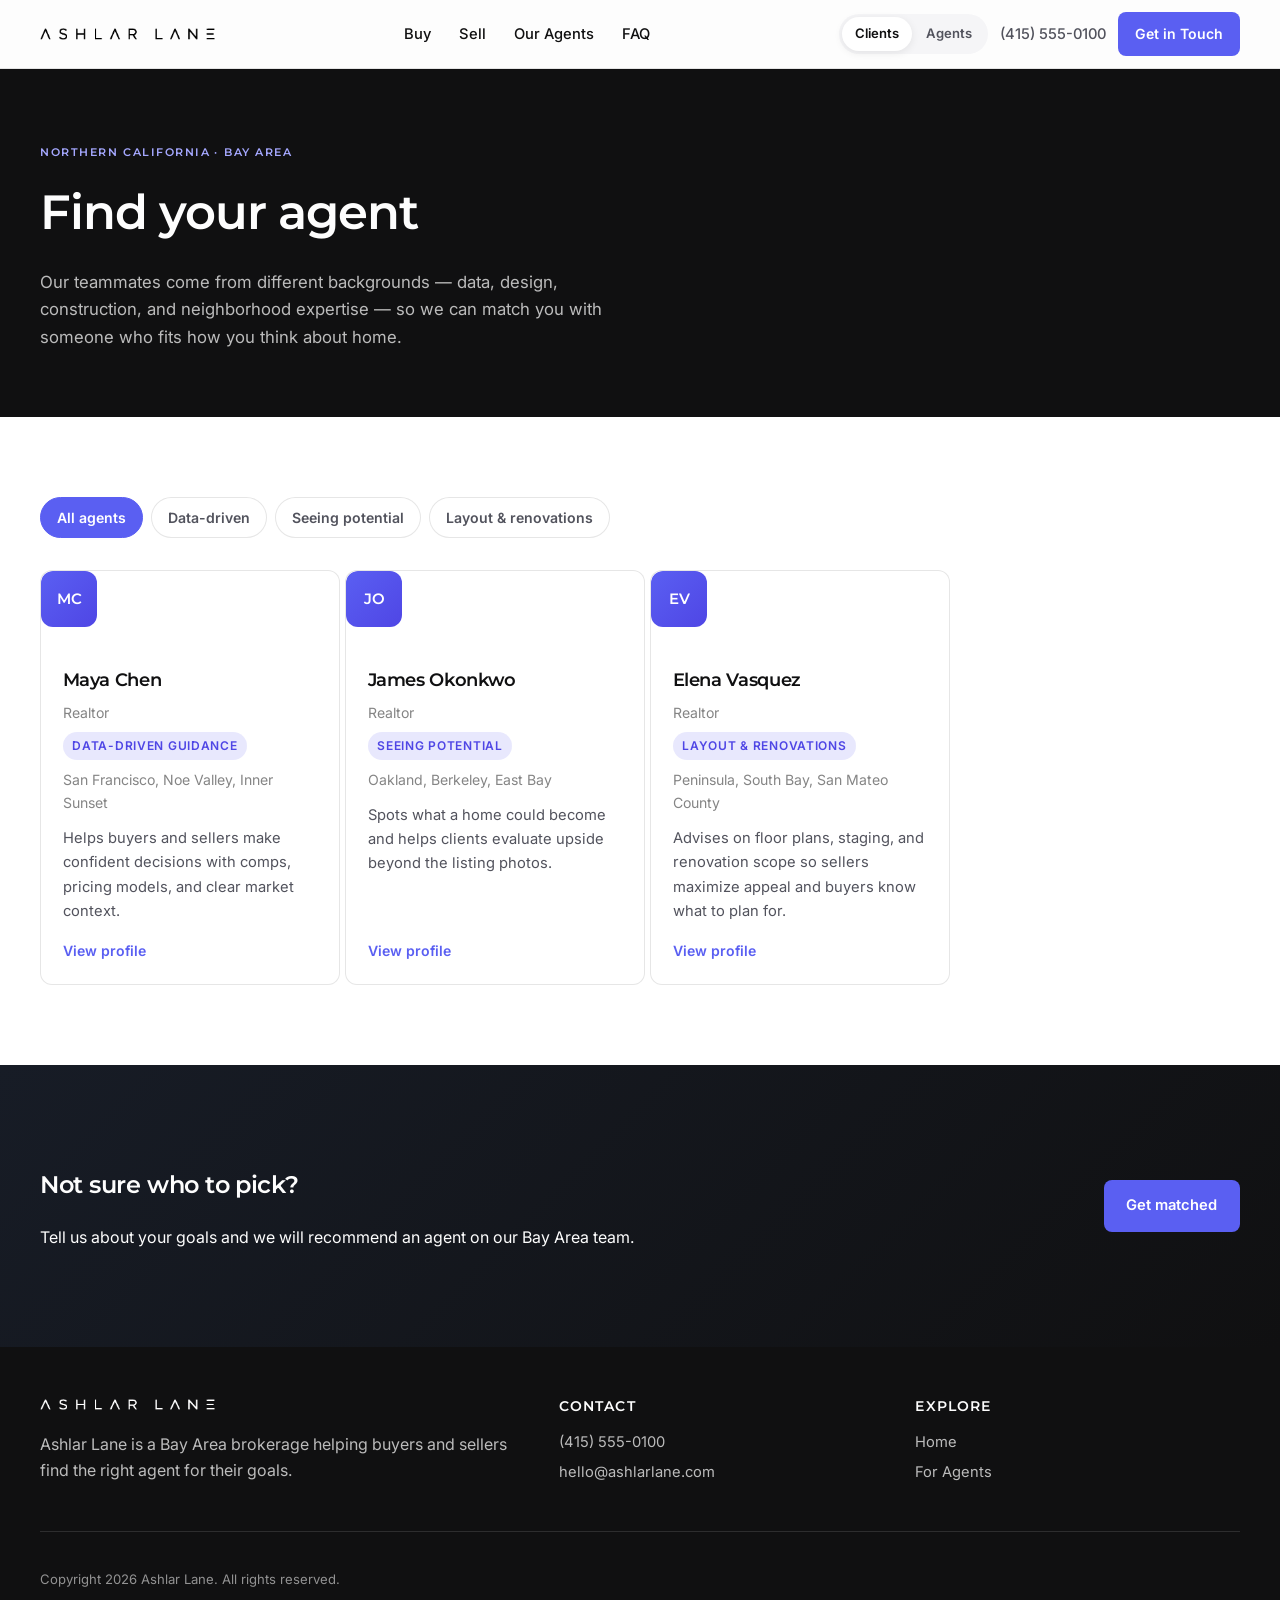
==== team/index.html @ 050f5dc9 "adds animation" ====
<!DOCTYPE html>
<html lang="en">
<head>
  <meta charset="UTF-8">
  <meta name="viewport" content="width=device-width, initial-scale=1.0">
  <title>Our Agents | Ashlar Lane | Bay Area Real Estate</title>
  <meta name="description" content="Browse Ashlar Lane agents serving Northern California and the Bay Area. Find the right fit for your buying or selling goals.">
  <link rel="icon" href="../favicon.svg" type="image/svg+xml">
  <link rel="preconnect" href="https://fonts.googleapis.com">
  <link rel="preconnect" href="https://fonts.gstatic.com" crossorigin>
  <link href="https://fonts.googleapis.com/css2?family=Inter:wght@400;500;600&family=Montserrat:wght@500;600;700&display=swap" rel="stylesheet">
  <link rel="stylesheet" href="../css/styles.css">
</head>
<body>
  <header class="site-header">
    <div class="container header-inner">
      <a href="../index.html" class="logo" aria-label="Ashlar Lane home">
        <img src="../ashlarlane-wordmark.gif" alt="Ashlar Lane" class="logo-wordmark">
      </a>
      <nav class="nav-desktop" aria-label="Primary">
        <a href="../index.html#buy">Buy</a>
        <a href="../index.html#sell">Sell</a>
        <a href="index.html" class="active">Our Agents</a>
        <a href="../index.html#faq">FAQ</a>
      </nav>
      <div class="header-actions">
        <div class="audience-nav" aria-label="Choose audience">
          <a href="../index.html" class="active">Clients</a>
          <a href="../agents.html">Agents</a>
        </div>
        <a href="tel:+14155550100" class="header-phone">(415) 555-0100</a>
        <a href="../index.html#contact" class="btn btn-primary btn-sm">Get in Touch</a>
        <button class="nav-toggle" aria-label="Open menu" aria-expanded="false">
          <span></span><span></span><span></span>
        </button>
      </div>
    </div>
    <nav class="nav-mobile" aria-label="Mobile" hidden>
      <a href="../agents.html">For Agents</a>
      <a href="../index.html#buy">Buy</a>
      <a href="../index.html#sell">Sell</a>
      <a href="index.html">Our Agents</a>
      <a href="../index.html#contact">Get in Touch</a>
    </nav>
  </header>

  <main>
    <section class="page-hero">
      <div class="container">
        <p class="eyebrow">Northern California · Bay Area</p>
        <h1>Find your agent</h1>
        <p class="page-hero-lead">Our teammates come from different backgrounds — data, design, construction, and neighborhood expertise — so we can match you with someone who fits how you think about home.</p>
      </div>
    </section>

    <section class="section section-alt">
      <div class="container">
        <div class="filter-bar" role="group" aria-label="Filter by specialty">
          <button class="filter-btn active" type="button" data-filter="all">All agents</button>
          <button class="filter-btn" type="button" data-filter="data">Data-driven</button>
          <button class="filter-btn" type="button" data-filter="vision">Seeing potential</button>
          <button class="filter-btn" type="button" data-filter="design">Layout &amp; renovations</button>
        </div>
        <div class="agent-grid" id="agent-grid" aria-live="polite"></div>
      </div>
    </section>

    <section class="section cta-band">
      <div class="container cta-band-inner">
        <div>
          <h2>Not sure who to pick?</h2>
          <p>Tell us about your goals and we will recommend an agent on our Bay Area team.</p>
        </div>
        <div class="cta-band-actions">
          <a href="../index.html#contact" class="btn btn-primary">Get matched</a>
        </div>
      </div>
    </section>
  </main>

  <footer class="site-footer">
    <div class="container footer-grid">
      <div class="footer-brand">
        <img src="../ashlarlane-wordmark.gif" alt="Ashlar Lane" class="logo-wordmark logo-wordmark--footer">
        <p>Ashlar Lane is a Bay Area brokerage helping buyers and sellers find the right agent for their goals.</p>
      </div>
      <div>
        <h4>Contact</h4>
        <ul>
          <li><a href="tel:+14155550100">(415) 555-0100</a></li>
          <li><a href="mailto:hello@ashlarlane.com">hello@ashlarlane.com</a></li>
        </ul>
      </div>
      <div>
        <h4>Explore</h4>
        <ul>
          <li><a href="../index.html">Home</a></li>
          <li><a href="../agents.html">For Agents</a></li>
        </ul>
      </div>
    </div>
    <div class="container footer-bottom">
      <p>Copyright <span id="year"></span> Ashlar Lane. All rights reserved.</p>
    </div>
  </footer>

  <script src="../js/reveal.js"></script>
  <script src="../js/main.js"></script>
  <script src="../js/team.js"></script>
  <script src="../js/team-page.js"></script>
</body>
</html>
---- css/styles.css ----
:root {
  --bg-dark: #101011;
  --bg-dark-elevated: #171c26;
  --bg-dark-card: #292a37;
  --bg-light: #fdfdfd;
  --bg-muted: #f5f5f7;
  --text-primary: #101011;
  --text-secondary: #52535d;
  --text-muted: #858585;
  --text-on-dark: #fdfdfd;
  --text-on-dark-muted: rgba(253, 253, 253, 0.72);
  --accent: #5a5ff2;
  --accent-hover: #4f46e5;
  --accent-light: #a5a8ff;
  --accent-soft: rgba(90, 95, 242, 0.14);
  --white: #ffffff;
  --border-light: rgba(16, 16, 17, 0.1);
  --border-dark: rgba(255, 255, 255, 0.12);
  --shadow: 0 24px 60px rgba(16, 16, 17, 0.14);
  --radius: 12px;
  --radius-sm: 8px;
  --radius-pill: 999px;
  --max-width: 1200px;
  --font-body: "Inter", system-ui, -apple-system, sans-serif;
  --font-display: "Montserrat", system-ui, -apple-system, sans-serif;
}

*,
*::before,
*::after {
  box-sizing: border-box;
}

html {
  scroll-behavior: smooth;
}

body {
  margin: 0;
  font-family: var(--font-body);
  color: var(--text-primary);
  background: var(--bg-light);
  line-height: 1.65;
  -webkit-font-smoothing: antialiased;
}

img {
  max-width: 100%;
  display: block;
}

a {
  color: inherit;
  text-decoration: none;
}

h1,
h2,
h3,
h4 {
  font-family: var(--font-display);
  font-weight: 600;
  letter-spacing: -0.02em;
}

.container {
  width: min(calc(100% - 2rem), var(--max-width));
  margin-inline: auto;
}

.narrow {
  width: min(calc(100% - 2rem), 760px);
}

.site-header {
  position: sticky;
  top: 0;
  z-index: 20;
  background: rgba(253, 253, 253, 0.92);
  backdrop-filter: blur(16px);
  border-bottom: 1px solid var(--border-light);
}

.header-inner {
  display: flex;
  align-items: center;
  justify-content: space-between;
  gap: 1rem;
  min-height: 4.25rem;
}

.logo {
  display: flex;
  align-items: center;
}

.logo-wordmark {
  display: block;
  width: auto;
  height: 1.35rem;
  max-width: min(42vw, 11rem);
  object-fit: contain;
}

.site-header .logo-wordmark {
  filter: invert(100%);
}

.logo-wordmark--footer {
  height: 1.25rem;
  margin-bottom: 0.75rem;
}

.nav-desktop {
  display: none;
  gap: 1.75rem;
  font-size: 0.92rem;
  font-weight: 500;
}

.nav-desktop a:hover {
  color: var(--accent);
}

.header-actions {
  display: flex;
  align-items: center;
  gap: 0.75rem;
}

.audience-nav {
  display: none;
  padding: 0.2rem;
  background: var(--bg-muted);
  border-radius: var(--radius-pill);
  gap: 0.1rem;
}

.audience-nav a {
  padding: 0.4rem 0.8rem;
  border-radius: var(--radius-pill);
  font-size: 0.82rem;
  font-weight: 600;
  white-space: nowrap;
  color: var(--text-secondary);
}

.audience-nav a.active {
  background: var(--white);
  color: var(--text-primary);
  box-shadow: 0 2px 8px rgba(16, 16, 17, 0.08);
}

.path-cards {
  display: grid;
  gap: 1rem;
  grid-template-columns: repeat(auto-fit, minmax(260px, 1fr));
}

.path-card {
  background: var(--bg-dark-card);
  border: 1px solid var(--border-dark);
  border-radius: var(--radius);
  padding: 1.5rem;
}

.path-card h3 {
  margin: 0.35rem 0 0.75rem;
}

.path-card p {
  color: var(--text-on-dark-muted);
  margin-bottom: 1.25rem;
}

.header-phone {
  display: none;
  font-size: 0.92rem;
  font-weight: 500;
  white-space: nowrap;
  color: var(--text-secondary);
}

.nav-toggle {
  display: grid;
  gap: 5px;
  padding: 0.5rem;
  border: 0;
  background: transparent;
  cursor: pointer;
}

.nav-toggle span {
  display: block;
  width: 22px;
  height: 2px;
  background: var(--text-primary);
}

.nav-mobile {
  display: grid;
  gap: 0.25rem;
  padding: 0 1rem 1rem;
  border-bottom: 1px solid var(--border-light);
  background: var(--bg-light);
}

.nav-mobile[hidden] {
  display: none;
}

.nav-mobile a {
  padding: 0.75rem 0;
  font-weight: 500;
  font-size: 0.95rem;
}

.btn {
  display: inline-flex;
  align-items: center;
  justify-content: center;
  gap: 0.5rem;
  padding: 0.8rem 1.35rem;
  border-radius: var(--radius-sm);
  border: 1px solid transparent;
  font-family: var(--font-body);
  font-size: 0.92rem;
  font-weight: 600;
  transition: background 0.15s ease, border-color 0.15s ease, transform 0.15s ease;
}

.btn:hover {
  transform: translateY(-1px);
}

.btn-primary {
  background: var(--accent);
  color: var(--white);
}

.btn-primary:hover {
  background: var(--accent-hover);
}

.btn-secondary {
  background: transparent;
  border-color: var(--border-light);
  color: var(--text-primary);
}

.btn-sm {
  padding: 0.6rem 1rem;
  font-size: 0.88rem;
}

.btn-block {
  width: 100%;
}

.hero {
  position: relative;
  overflow: hidden;
  padding: 4rem 0 5rem;
}

.hero-bg {
  position: absolute;
  inset: 0;
  background: linear-gradient(180deg, var(--bg-dark-elevated) 0%, var(--bg-dark) 70%);
}

.hero--video {
  min-height: min(92vh, 920px);
  padding: 5rem 0 5.5rem;
}

.hero-media {
  position: absolute;
  inset: 0;
  z-index: 0;
}

.hero-video {
  width: 100%;
  height: 100%;
  object-fit: cover;
  object-position: center;
}

.hero-overlay {
  position: absolute;
  inset: 0;
  background:
    linear-gradient(105deg, rgba(16, 16, 17, 0.88) 0%, rgba(23, 28, 38, 0.72) 45%, rgba(16, 16, 17, 0.5) 100%),
    linear-gradient(to top, rgba(16, 16, 17, 0.85) 0%, transparent 42%);
}

.hero--video .hero-grid {
  z-index: 1;
}

.hero--video .hero-copy {
  color: var(--text-on-dark);
}

.hero--video .hero-copy h1 {
  color: var(--white);
  max-width: none;
}

.hero--video .hero-lead {
  color: var(--text-on-dark-muted);
}

.hero--video .eyebrow {
  color: var(--accent-light);
}

.hero--video .btn-secondary {
  border-color: rgba(253, 253, 253, 0.35);
  color: var(--text-on-dark);
  background: rgba(253, 253, 253, 0.06);
}

.hero--video .btn-secondary:hover {
  background: rgba(253, 253, 253, 0.12);
  border-color: rgba(253, 253, 253, 0.5);
}

body:has(.hero--video) .site-header {
  background: rgba(16, 16, 17, 0.55);
  border-bottom-color: var(--border-dark);
}

body:has(.hero--video) .site-header .logo-wordmark {
  filter: none;
}

body:has(.hero--video) .site-header .nav-desktop a,
body:has(.hero--video) .header-phone {
  color: var(--text-on-dark);
}

body:has(.hero--video) .nav-toggle span {
  background: var(--text-on-dark);
}

body:has(.hero--video) .audience-nav {
  background: rgba(255, 255, 255, 0.08);
}

body:has(.hero--video) .audience-nav a {
  color: var(--text-on-dark-muted);
}

body:has(.hero--video) .audience-nav a.active {
  color: var(--text-primary);
  background: var(--white);
}

@media (prefers-reduced-motion: reduce) {
  .hero-video {
    display: none;
  }

  .hero--video .hero-media {
    background: linear-gradient(180deg, var(--bg-dark-elevated) 0%, var(--bg-dark) 100%);
  }
}

.hero-grid {
  position: relative;
  display: grid;
  gap: 2rem;
  align-items: start;
}

.hero-copy h1 {
  font-size: clamp(2.25rem, 5vw, 3.75rem);
  line-height: 1.08;
  margin: 0.65rem 0 1rem;
  max-width: 14ch;
}

.hero-lead {
  font-size: 1.05rem;
  max-width: 44ch;
  color: var(--text-secondary);
}

.hero-cta {
  display: flex;
  flex-wrap: wrap;
  gap: 0.75rem;
  margin-top: 1.5rem;
}

.eyebrow {
  font-family: var(--font-display);
  text-transform: uppercase;
  letter-spacing: 0.14em;
  font-size: 0.68rem;
  font-weight: 600;
  color: var(--accent);
}

.eyebrow-light {
  color: var(--accent-light);
}

.card {
  background: var(--white);
  border-radius: var(--radius);
  box-shadow: var(--shadow);
  padding: 1.5rem;
  border: 1px solid var(--border-light);
}

.hero-form h2 {
  margin: 0 0 0.35rem;
  font-size: 1.35rem;
}

.form-note,
.form-disclaimer {
  color: var(--text-muted);
  font-size: 0.88rem;
}

.hero-form label {
  display: grid;
  gap: 0.35rem;
  margin-top: 0.85rem;
  font-size: 0.88rem;
  font-weight: 500;
  color: var(--text-secondary);
}

.hero-form input,
.hero-form select {
  width: 100%;
  padding: 0.72rem 0.85rem;
  border: 1px solid rgba(16, 16, 17, 0.14);
  border-radius: var(--radius-sm);
  font: inherit;
  background: var(--bg-muted);
  color: var(--text-primary);
}

.hero-form input:focus,
.hero-form select:focus {
  outline: 2px solid var(--accent-soft);
  border-color: var(--accent);
}

.section {
  padding: 5rem 0;
}

.section-alt {
  background: var(--white);
}

.section-dark {
  background: var(--bg-dark);
  color: var(--text-on-dark);
}

.section-head {
  text-align: center;
  margin-bottom: 2.75rem;
  display: flex;
  flex-direction: column;
  align-items: center;
}

.section-head h2,
.split-section h2 {
  font-size: clamp(1.85rem, 4vw, 2.65rem);
  margin: 0.5rem 0;
  line-height: 1.15;
}

.section-head p,
.section-lead {
  color: var(--text-secondary);
  max-width: 52ch;
  font-size: 1.02rem;
}

/* Scroll reveal — word blur + card lift */
.reveal-word {
  display: inline-block;
  opacity: 0;
  filter: blur(10px);
  transform: translateY(0.45em);
  will-change: transform, filter, opacity;
}

.reveal-heading.is-revealed .reveal-word {
  animation: reveal-word 0.6s cubic-bezier(0.27, 0.5, 0.3, 1) forwards;
  animation-delay: calc(
    var(--eyebrow-count, 0) * 0.06s + var(--word-index) * 0.08s
  );
}

.reveal-eyebrow .reveal-word {
  transform: translateY(0.3em);
}

.reveal-heading.is-revealed .reveal-eyebrow .reveal-word {
  animation: reveal-word-eyebrow 0.45s cubic-bezier(0.27, 0.5, 0.3, 1) forwards;
  animation-delay: calc(var(--word-index) * 0.05s);
}

.reveal-blur {
  opacity: 0;
  filter: blur(8px);
  transform: translateY(14px);
}

.reveal-heading.is-revealed .reveal-blur {
  animation: reveal-blur 0.75s cubic-bezier(0.27, 0.5, 0.3, 1) forwards;
  animation-delay: calc(
    var(--eyebrow-count, 0) * 0.05s + var(--heading-count, 0) * 0.08s +
      var(--blur-index, 0) * 0.1s + 0.12s
  );
}

@keyframes reveal-word-eyebrow {
  to {
    opacity: 1;
    filter: blur(0);
    transform: translateY(0);
  }
}

.reveal-card {
  opacity: 0;
  filter: blur(10px);
  transform: translateY(28px);
  will-change: transform, filter, opacity;
}

.reveal-cards.is-revealed .reveal-card {
  animation: reveal-card 0.8s cubic-bezier(0.27, 0.50, 0.30, 1.00) forwards;
  animation-delay: calc(var(--item-index) * 0.09s + 0.08s);
}

@keyframes reveal-word {
  to {
    opacity: 1;
    filter: blur(0);
    transform: translateY(0);
  }
}

@keyframes reveal-blur {
  to {
    opacity: 1;
    filter: blur(0);
    transform: translateY(0);
  }
}

@keyframes reveal-card {
  to {
    opacity: 1;
    filter: blur(0);
    transform: translateY(0);
  }
}

@media (prefers-reduced-motion: reduce) {
  .reveal-word,
  .reveal-blur,
  .reveal-card {
    opacity: 1;
    filter: none;
    transform: none;
    animation: none;
  }
}

.section-dark .section-lead {
  color: var(--text-on-dark-muted);
}

.feature-grid {
  display: grid;
  gap: 1rem;
  grid-template-columns: repeat(auto-fit, minmax(220px, 1fr));
}

.feature-card {
  background: var(--white);
  border: 1px solid var(--border-light);
  border-radius: var(--radius);
  padding: 1.35rem;
}

.feature-card h3 {
  font-size: 1rem;
  margin: 0 0 0.5rem;
}

.feature-icon {
  font-family: var(--font-display);
  color: var(--accent);
  font-size: 0.82rem;
  font-weight: 600;
  letter-spacing: 0.08em;
  margin-bottom: 0.75rem;
}

.testimonial {
  background: var(--bg-muted);
}

.testimonial blockquote {
  margin: 0;
  font-size: 1.1rem;
  text-align: center;
  color: var(--text-primary);
}

.testimonial footer {
  margin-top: 1rem;
  color: var(--text-muted);
  font-size: 0.92rem;
}

.split-section {
  display: grid;
  gap: 2.5rem;
}

.split-section.reverse .stack-cards {
  order: -1;
}

.stack-cards {
  display: grid;
  gap: 1rem;
}

.stack-card {
  background: var(--white);
  border-radius: var(--radius);
  padding: 1.35rem;
  border: 1px solid var(--border-light);
}

.stack-card h3 {
  font-size: 1rem;
  margin: 0 0 0.5rem;
}

.stack-card-dark {
  background: var(--bg-dark-card);
  border-color: var(--border-dark);
}

.region-tabs {
  display: inline-flex;
  gap: 0.35rem;
  margin-top: 1rem;
  padding: 0.3rem;
  background: var(--bg-muted);
  border-radius: var(--radius-pill);
}

.region-tab {
  border: 0;
  background: transparent;
  padding: 0.5rem 1rem;
  border-radius: var(--radius-pill);
  font: inherit;
  font-size: 0.88rem;
  font-weight: 600;
  cursor: pointer;
  color: var(--text-secondary);
}

.region-tab.active {
  background: var(--white);
  color: var(--text-primary);
  box-shadow: 0 2px 8px rgba(16, 16, 17, 0.08);
}

.plans-grid {
  display: grid;
  gap: 1rem;
  grid-template-columns: repeat(auto-fit, minmax(260px, 1fr));
}

.plan-card {
  position: relative;
  background: var(--white);
  border: 1px solid var(--border-light);
  border-radius: var(--radius);
  padding: 1.5rem;
}

.plan-card-featured {
  border-color: rgba(90, 95, 242, 0.45);
  box-shadow: var(--shadow);
}

.plan-badge {
  position: absolute;
  top: 1rem;
  right: 1rem;
  margin: 0;
  font-size: 0.68rem;
  font-weight: 600;
  text-transform: uppercase;
  letter-spacing: 0.1em;
  color: var(--accent);
}

.plan-price {
  font-family: var(--font-display);
  font-size: 1.75rem;
  margin: 0.5rem 0 1rem;
}

.plan-price span {
  font-family: var(--font-body);
  font-size: 0.95rem;
  color: var(--text-muted);
  font-weight: 500;
}

.plan-card ul {
  padding-left: 1.1rem;
  margin: 0 0 1.25rem;
  color: var(--text-secondary);
  font-size: 0.95rem;
}

.plan-card li + li {
  margin-top: 0.35rem;
}

.plan-footnote {
  margin-top: 1rem;
  color: var(--text-muted);
  font-size: 0.88rem;
  text-align: center;
}

.faq-list {
  display: grid;
  gap: 0.65rem;
}

.faq-item {
  background: var(--white);
  border: 1px solid var(--border-light);
  border-radius: var(--radius);
  padding: 0.25rem 1rem;
}

.faq-item summary {
  cursor: pointer;
  font-weight: 600;
  font-size: 0.95rem;
  padding: 0.85rem 0;
}

.faq-item p {
  margin: 0 0 1rem;
  color: var(--text-secondary);
  font-size: 0.95rem;
}

.faq-item a {
  color: var(--accent);
  text-decoration: underline;
  text-underline-offset: 2px;
}

.cta-band {
  background: linear-gradient(135deg, var(--bg-dark-elevated), var(--bg-dark));
  color: var(--text-on-dark);
}

.cta-band .btn-secondary {
  border-color: var(--border-dark);
  color: var(--text-on-dark);
}

.cta-band-inner {
  display: flex;
  flex-direction: column;
  gap: 1.25rem;
  align-items: flex-start;
}

.cta-band-actions {
  display: flex;
  flex-wrap: wrap;
  gap: 0.75rem;
}

.site-footer {
  background: var(--bg-dark);
  color: var(--text-on-dark-muted);
  padding: 3rem 0 2rem;
}

.footer-grid {
  display: grid;
  gap: 2rem;
  grid-template-columns: 1.5fr 1fr 1fr;
}

.footer-brand .logo-wordmark--footer {
  margin-bottom: 0.75rem;
}

.footer-grid h4 {
  margin: 0 0 0.75rem;
  color: var(--text-on-dark);
  font-size: 0.88rem;
  text-transform: uppercase;
  letter-spacing: 0.08em;
}

.footer-grid ul {
  list-style: none;
  padding: 0;
  margin: 0;
  font-size: 0.92rem;
}

.footer-grid li + li {
  margin-top: 0.35rem;
}

.footer-grid a:hover {
  color: var(--accent-light);
}

.footer-bottom {
  margin-top: 2rem;
  padding-top: 1.5rem;
  border-top: 1px solid var(--border-dark);
  font-size: 0.82rem;
  color: rgba(253, 253, 253, 0.55);
}

.footer-disclosure {
  margin-top: 0.75rem;
  max-width: 70ch;
}

@media (min-width: 768px) {
  .nav-desktop {
    display: flex;
  }

  .header-phone {
    display: inline;
  }

  .audience-nav {
    display: inline-flex;
  }

  .nav-toggle,
  .nav-mobile {
    display: none;
  }

  .hero-grid {
    grid-template-columns: 1.1fr 0.9fr;
    gap: 3rem;
  }

  .split-section {
    grid-template-columns: 0.9fr 1.1fr;
    align-items: start;
  }

  .split-section.reverse > div:first-child {
    order: 2;
  }

  .cta-band-inner {
    flex-direction: row;
    align-items: center;
    justify-content: space-between;
  }
}

@media (max-width: 767px) {
  .footer-grid {
    grid-template-columns: 1fr;
  }

  .agent-profile-grid {
    grid-template-columns: 1fr;
  }
}

/* Page hero (team directory, etc.) */
.page-hero {
  padding: 4rem 0 3rem;
  background: var(--bg-dark);
  color: var(--text-on-dark);
}

.page-hero h1 {
  font-size: clamp(2rem, 4vw, 3rem);
  margin: 0.5rem 0 1rem;
}

.page-hero-lead {
  max-width: 52ch;
  color: var(--text-on-dark-muted);
  font-size: 1.05rem;
}

.page-hero .eyebrow {
  color: var(--accent-light);
}

/* Agent directory */
.filter-bar {
  display: flex;
  flex-wrap: wrap;
  gap: 0.5rem;
  margin-bottom: 2rem;
}

.filter-btn {
  border: 1px solid var(--border-light);
  background: var(--white);
  padding: 0.5rem 1rem;
  border-radius: var(--radius-pill);
  font: inherit;
  font-size: 0.88rem;
  font-weight: 600;
  cursor: pointer;
  color: var(--text-secondary);
}

.filter-btn.active {
  background: var(--accent);
  border-color: var(--accent);
  color: var(--white);
}

.agent-grid {
  display: grid;
  gap: 1.25rem;
  grid-template-columns: repeat(auto-fill, minmax(280px, 1fr));
}

.agent-marquee {
  width: 100%;
  padding: 30px 0 70px 0;
  -webkit-mask-image: linear-gradient(
    90deg,
    transparent,
    #000 4%,
    #000 96%,
    transparent
  );
  mask-image: linear-gradient(90deg, transparent, #000 4%, #000 96%, transparent);
}

.agent-marquee__track {
  display: flex;
  width: max-content;
  animation: agent-marquee-scroll 45s linear infinite;
  will-change: transform;
}

.agent-marquee__track:hover {
  animation-play-state: paused;
}

.agent-marquee__group {
  display: flex;
  flex-shrink: 0;
  gap: 1.25rem;
}

@keyframes agent-marquee-scroll {
  from {
    transform: translateX(0);
  }
  to {
    transform: translateX(-50%);
  }
}

.agent-grid--preview {
  margin: 0;
}

.section-cta {
  text-align: center;
  margin: 0;
}

.agent-card {
  background: var(--white);
  border: 1px solid var(--border-light);
  border-radius: var(--radius);
  overflow: hidden;
  transition: box-shadow 0.15s ease, transform 0.15s ease;
  width: 300px;
  flex-shrink: 0;
}

.agent-card:hover {
  box-shadow: var(--shadow);
  transform: translateY(-2px);
}

.agent-card-link {
  display: flex;
  flex-direction: column;
  height: 100%;
  color: inherit;
}

.agent-avatar {
  display: grid;
  place-items: center;
  width: 3.5rem;
  height: 3.5rem;
  border-radius: var(--radius);
  background: linear-gradient(135deg, var(--accent), var(--accent-hover));
  color: var(--white);
  font-family: var(--font-display);
  font-weight: 600;
  font-size: 0.95rem;
  margin-bottom: 1rem;
}

.agent-avatar--lg {
  width: 5rem;
  height: 5rem;
  font-size: 1.25rem;
  margin-bottom: 1.25rem;
}

.agent-card-body {
  padding: 1.35rem;
  flex: 1;
  display: flex;
  flex-direction: column;
}

.agent-card-body h2 {
  font-size: 1.15rem;
  margin: 0 0 0.35rem;
}

.agent-card-title {
  margin: 0 0 0.5rem;
  color: var(--text-muted);
  font-size: 0.88rem;
}

.agent-tag {
  display: inline-block;
  margin: 0 0 0.5rem;
  padding: 0.25rem 0.6rem;
  background: var(--accent-soft);
  color: var(--accent-hover);
  border-radius: var(--radius-pill);
  font-size: 0.75rem;
  font-weight: 600;
  text-transform: uppercase;
  letter-spacing: 0.06em;
  width: fit-content;
}

.agent-markets {
  margin: 0 0 0.75rem;
  color: var(--text-muted);
  font-size: 0.88rem;
}

.agent-card-summary {
  margin: 0 0 1rem;
  color: var(--text-secondary);
  font-size: 0.92rem;
  flex: 1;
}

.agent-card-cta {
  font-size: 0.88rem;
  font-weight: 600;
  color: var(--accent);
}

/* Agent profile page */
.agent-profile-hero {
  padding: 3rem 0 4rem;
  background: var(--bg-muted);
}

.agent-profile-grid {
  display: grid;
  gap: 2rem;
  grid-template-columns: 1fr 1.4fr;
  align-items: start;
}

.agent-profile-intro h1 {
  font-size: clamp(1.85rem, 4vw, 2.5rem);
  margin: 0.5rem 0 0.35rem;
}

.back-link {
  display: inline-block;
  margin-bottom: 1.25rem;
  font-size: 0.88rem;
  font-weight: 500;
  color: var(--accent);
}

.back-link:hover {
  text-decoration: underline;
  text-underline-offset: 2px;
}

.agent-profile-details h2 {
  font-size: 1.25rem;
  margin: 0 0 0.75rem;
}

.agent-profile-details h3 {
  font-size: 1rem;
  margin: 1.5rem 0 0.75rem;
}

.agent-help-list {
  margin: 0;
  padding-left: 1.15rem;
  color: var(--text-secondary);
}

.agent-help-list li + li {
  margin-top: 0.4rem;
}

.agent-profile-contact {
  display: flex;
  flex-wrap: wrap;
  gap: 0.75rem;
  margin-top: 1.75rem;
  padding-top: 1.5rem;
  border-top: 1px solid var(--border-light);
}

.agent-grid--preview .agent-card-body {
  padding-top: 0;
}

.agent-grid--preview .agent-avatar {
  margin: 1.35rem 1.35rem 0;
}

@media (prefers-reduced-motion: reduce) {
  .agent-marquee {
    -webkit-mask-image: none;
    mask-image: none;
    overflow-x: auto;
  }

  .agent-marquee__track {
    animation: none;
    flex-wrap: wrap;
    justify-content: center;
    width: 100%;
    max-width: 100%;
    padding: 0 1.25rem;
    box-sizing: border-box;
  }

  .agent-marquee__group[aria-hidden="true"] {
    display: none;
  }
}
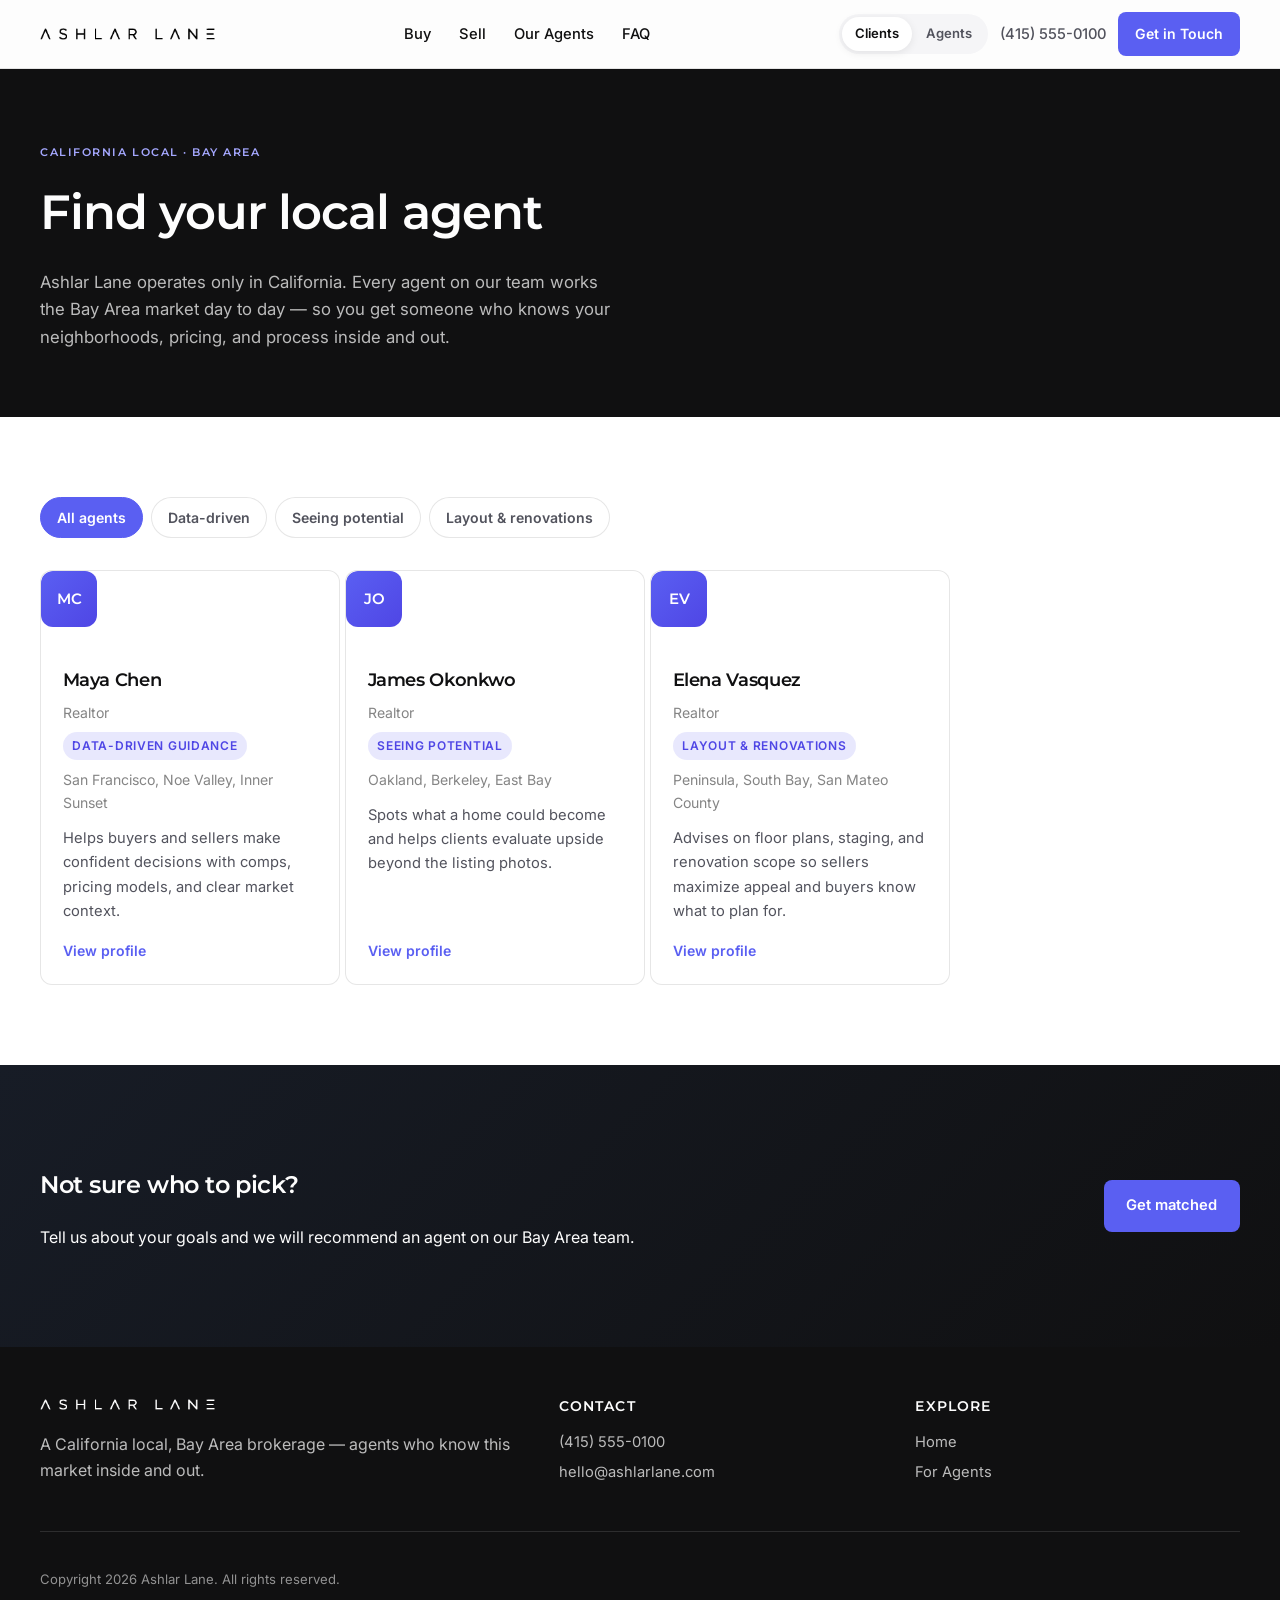
==== commit 6f014a06: "adds favicons" ====
--- a/team/index.html
+++ b/team/index.html
@@ -4,7 +4,7 @@
   <meta charset="UTF-8">
   <meta name="viewport" content="width=device-width, initial-scale=1.0">
   <title>Our Agents | Ashlar Lane | Bay Area Real Estate</title>
-  <meta name="description" content="Browse Ashlar Lane agents serving Northern California and the Bay Area. Find the right fit for your buying or selling goals.">
+  <meta name="description" content="Browse Ashlar Lane agents — a California local, Bay Area brokerage. Find an agent who knows your market inside and out.">
   <link rel="icon" href="../favicon.svg" type="image/svg+xml">
   <link rel="preconnect" href="https://fonts.googleapis.com">
   <link rel="preconnect" href="https://fonts.gstatic.com" crossorigin>
@@ -47,9 +47,9 @@
   <main>
     <section class="page-hero">
       <div class="container">
-        <p class="eyebrow">Northern California · Bay Area</p>
-        <h1>Find your agent</h1>
-        <p class="page-hero-lead">Our teammates come from different backgrounds — data, design, construction, and neighborhood expertise — so we can match you with someone who fits how you think about home.</p>
+        <p class="eyebrow">California local · Bay Area</p>
+        <h1>Find your local agent</h1>
+        <p class="page-hero-lead">Ashlar Lane operates only in California. Every agent on our team works the Bay Area market day to day — so you get someone who knows your neighborhoods, pricing, and process inside and out.</p>
       </div>
     </section>
 
@@ -82,7 +82,7 @@
     <div class="container footer-grid">
       <div class="footer-brand">
         <img src="../ashlarlane-wordmark.gif" alt="Ashlar Lane" class="logo-wordmark logo-wordmark--footer">
-        <p>Ashlar Lane is a Bay Area brokerage helping buyers and sellers find the right agent for their goals.</p>
+        <p>A California local, Bay Area brokerage — agents who know this market inside and out.</p>
       </div>
       <div>
         <h4>Contact</h4>
--- a/css/styles.css
+++ b/css/styles.css
@@ -9,6 +9,7 @@
   --text-muted: #858585;
   --text-on-dark: #fdfdfd;
   --text-on-dark-muted: rgba(253, 253, 253, 0.72);
+  --dark-cards: #545573;
   --accent: #5a5ff2;
   --accent-hover: #4f46e5;
   --accent-light: #a5a8ff;
@@ -29,6 +30,7 @@
 *::before,
 *::after {
   box-sizing: border-box;
+  /* border: solid 1px red; */
 }
 
 html {
@@ -42,6 +44,7 @@
   background: var(--bg-light);
   line-height: 1.65;
   -webkit-font-smoothing: antialiased;
+  overflow-x: hidden;
 }
 
 img {
@@ -466,6 +469,33 @@
   color: var(--text-on-dark);
 }
 
+.section-dark-band {
+  background: linear-gradient(to bottom, #545573, #363543);
+  color: var(--text-on-dark);
+}
+
+.section-dark-band .eyebrow {
+  color: var(--accent-light);
+}
+
+.section-dark-band .section-lead {
+  color: var(--text-on-dark-muted);
+}
+
+.section-dark-band .stack-card {
+  background: var(--dark-cards);
+  border: 1px solid rgba(255, 255, 255, 0.14);
+  color: var(--white);
+}
+
+.section-dark-band .stack-card h3 {
+  color: var(--white);
+}
+
+.section-dark-band .stack-card p {
+  color: rgba(255, 255, 255, 0.88);
+}
+
 .section-head {
   text-align: center;
   margin-bottom: 2.75rem;
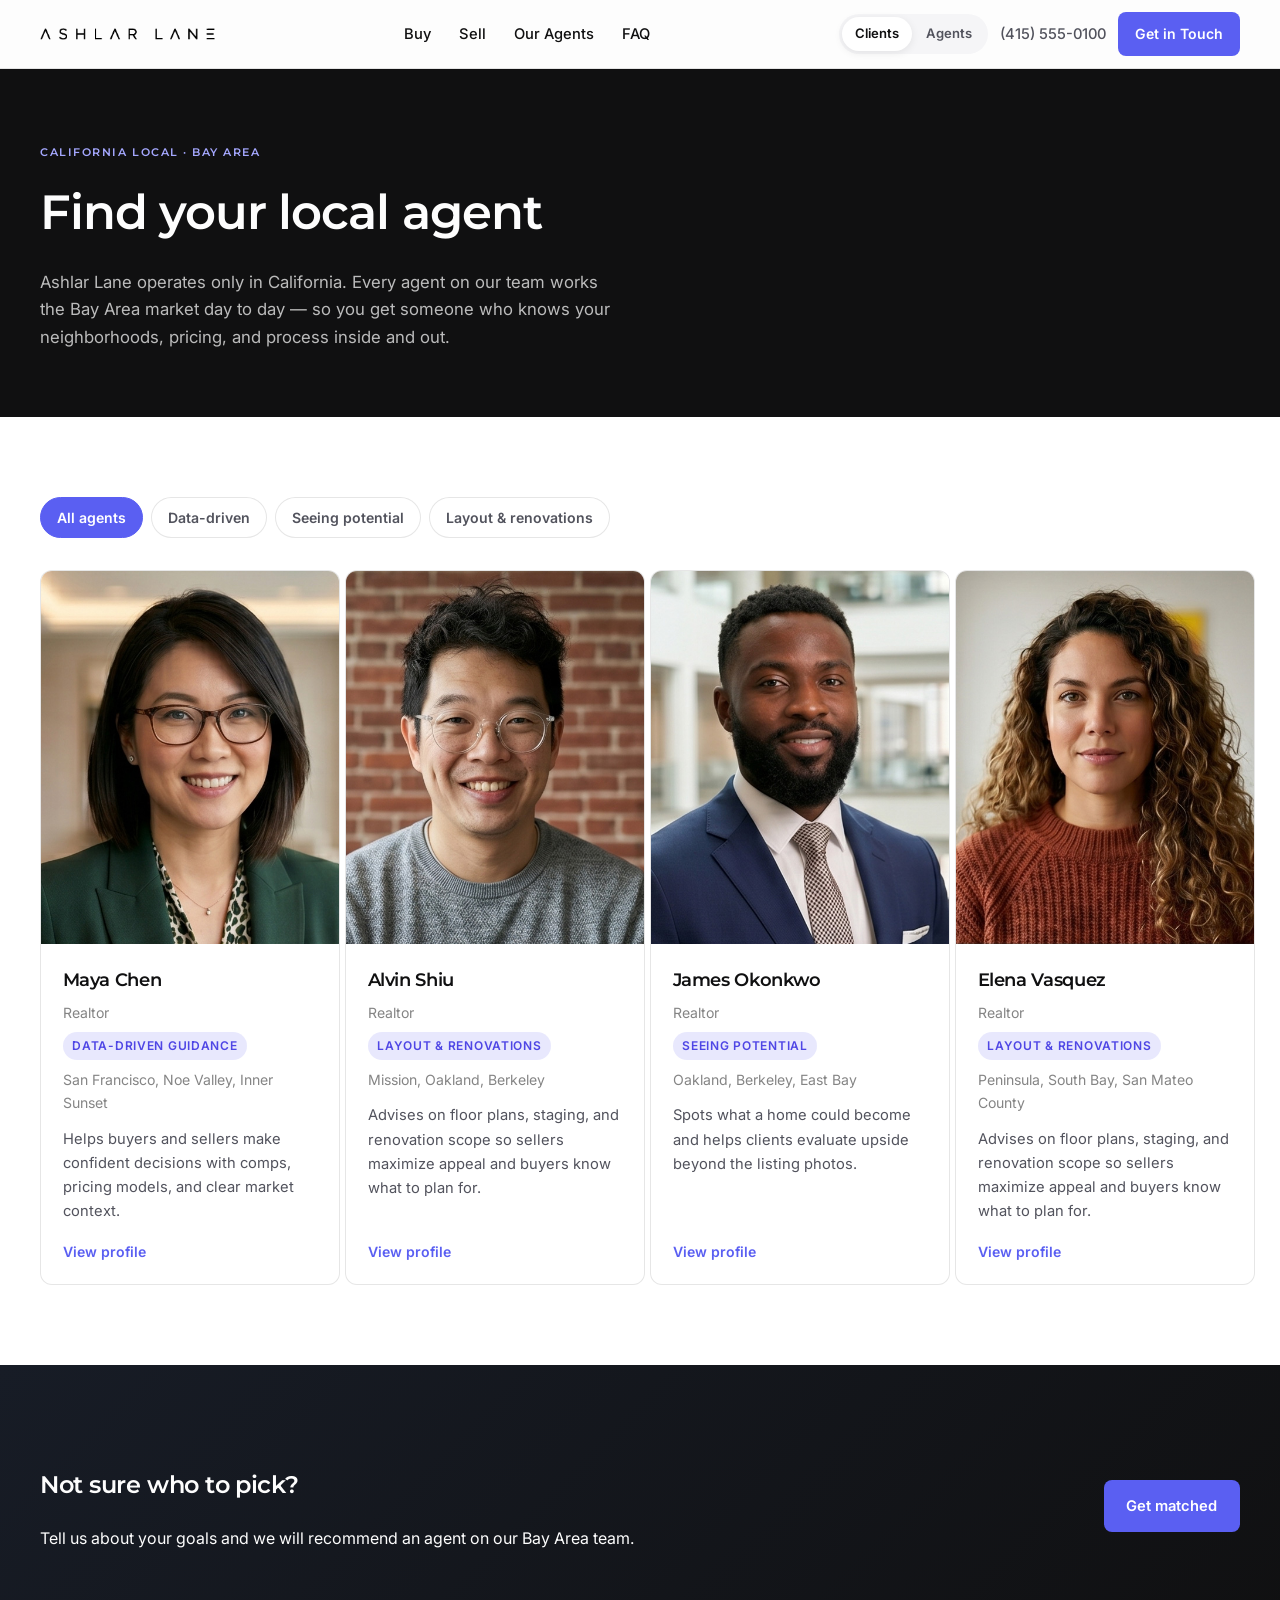
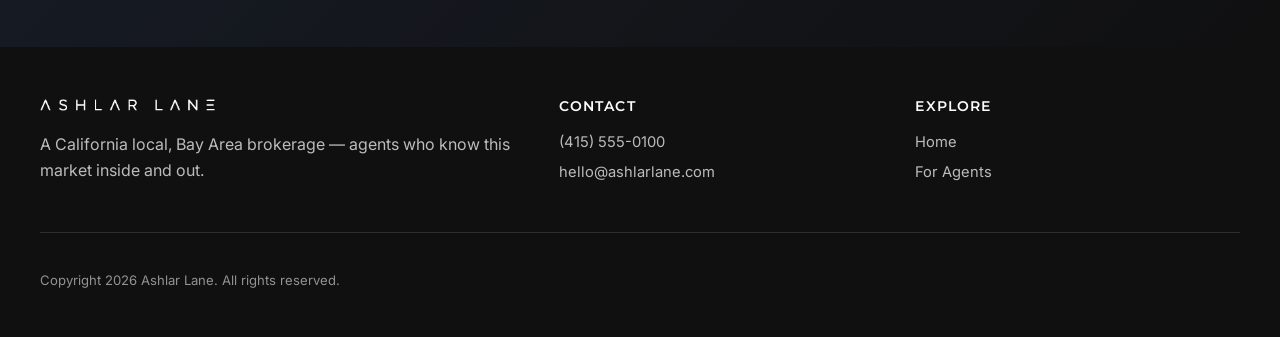
==== commit 3a53d17c: "revises team profiles" ====
--- a/team/index.html
+++ b/team/index.html
@@ -5,7 +5,7 @@
   <meta name="viewport" content="width=device-width, initial-scale=1.0">
   <title>Our Agents | Ashlar Lane | Bay Area Real Estate</title>
   <meta name="description" content="Browse Ashlar Lane agents — a California local, Bay Area brokerage. Find an agent who knows your market inside and out.">
-  <link rel="icon" href="../favicon.svg" type="image/svg+xml">
+  <link rel="icon" href="./favicon-ashlar.gif" type="image/svg+xml">
   <link rel="preconnect" href="https://fonts.googleapis.com">
   <link rel="preconnect" href="https://fonts.gstatic.com" crossorigin>
   <link href="https://fonts.googleapis.com/css2?family=Inter:wght@400;500;600&family=Montserrat:wght@500;600;700&display=swap" rel="stylesheet">
--- a/css/styles.css
+++ b/css/styles.css
@@ -24,6 +24,7 @@
   --max-width: 1200px;
   --font-body: "Inter", system-ui, -apple-system, sans-serif;
   --font-display: "Montserrat", system-ui, -apple-system, sans-serif;
+  --font-serif: "Lora", Georgia, "Times New Roman", serif;
 }
 
 *,
@@ -929,10 +930,6 @@
   .footer-grid {
     grid-template-columns: 1fr;
   }
-
-  .agent-profile-grid {
-    grid-template-columns: 1fr;
-  }
 }
 
 /* Page hero (team directory, etc.) */
@@ -1060,24 +1057,12 @@
 }
 
 .agent-avatar {
-  display: grid;
-  place-items: center;
-  width: 3.5rem;
-  height: 3.5rem;
-  border-radius: var(--radius);
-  background: linear-gradient(135deg, var(--accent), var(--accent-hover));
-  color: var(--white);
-  font-family: var(--font-display);
-  font-weight: 600;
-  font-size: 0.95rem;
-  margin-bottom: 1rem;
-}
-
-.agent-avatar--lg {
-  width: 5rem;
-  height: 5rem;
-  font-size: 1.25rem;
-  margin-bottom: 1.25rem;
+  display: block;
+  width: 100%;
+  aspect-ratio: 4 / 5;
+  object-fit: cover;
+  object-position: center 20%;
+  flex-shrink: 0;
 }
 
 .agent-card-body {
@@ -1132,21 +1117,209 @@
 }
 
 /* Agent profile page */
-.agent-profile-hero {
-  padding: 3rem 0 4rem;
-  background: var(--bg-muted);
-}
-
-.agent-profile-grid {
+.agent-profile-main {
+  padding: 2.5rem 0 4.5rem;
+  background: var(--white);
+}
+
+.agent-profile-layout {
   display: grid;
-  gap: 2rem;
-  grid-template-columns: 1fr 1.4fr;
+  grid-template-columns: minmax(220px, 280px) minmax(0, 1fr);
+  gap: clamp(2rem, 5vw, 4.5rem);
   align-items: start;
 }
 
-.agent-profile-intro h1 {
-  font-size: clamp(1.85rem, 4vw, 2.5rem);
-  margin: 0.5rem 0 0.35rem;
+.agent-profile-photo {
+  display: block;
+  width: 100%;
+  aspect-ratio: 1;
+  margin: 0 0 1.75rem;
+  object-fit: cover;
+  object-position: center 20%;
+}
+
+.agent-profile-credential {
+  margin: 0 0 1.75rem;
+  font-family: var(--font-display);
+  font-size: 0.95rem;
+  font-weight: 700;
+  letter-spacing: 0.04em;
+  text-transform: uppercase;
+}
+
+.agent-profile-facts {
+  margin: 0;
+}
+
+.agent-profile-facts > div + div {
+  margin-top: 1.35rem;
+}
+
+.agent-profile-facts dt {
+  margin: 0 0 0.35rem;
+  font-family: var(--font-display);
+  font-size: 0.75rem;
+  font-weight: 600;
+  letter-spacing: 0.08em;
+  text-transform: uppercase;
+}
+
+.agent-profile-facts dd {
+  margin: 0;
+  font-size: 0.95rem;
+  line-height: 1.55;
+  color: var(--text-secondary);
+}
+
+.agent-profile-facts a {
+  color: var(--accent);
+  font-weight: 500;
+  text-decoration: underline;
+  text-underline-offset: 2px;
+}
+
+.agent-profile-facts a:hover {
+  color: var(--accent-hover);
+}
+
+.agent-profile-meet {
+  margin: 0 0 2rem;
+  font-family: var(--font-display);
+  font-size: clamp(1.75rem, 3.5vw, 2.35rem);
+  font-weight: 600;
+  line-height: 1.15;
+  letter-spacing: 0.02em;
+  text-transform: uppercase;
+  color: var(--accent);
+}
+
+.agent-profile-bio p {
+  margin: 0 0 1.35rem;
+  font-family: var(--font-serif);
+  font-size: 1.05rem;
+  line-height: 1.8;
+  color: var(--text-secondary);
+}
+
+.agent-profile-bio p:last-child {
+  margin-bottom: 0;
+}
+
+.agent-profile-content h2 {
+  font-size: clamp(1.35rem, 2.5vw, 1.75rem);
+  margin: 0 0 1rem;
+}
+
+.agent-transactions-grid {
+  display: grid;
+  gap: 1rem;
+  grid-template-columns: repeat(auto-fill, minmax(260px, 1fr));
+}
+
+.agent-transaction-card {
+  display: flex;
+  flex-direction: column;
+  overflow: hidden;
+  background: var(--white);
+  border: 1px solid var(--border-light);
+  border-radius: var(--radius);
+  padding: 0;
+}
+
+.agent-transaction-photo {
+  display: block;
+  width: 100%;
+  aspect-ratio: 4 / 3;
+  object-fit: cover;
+}
+
+.agent-transaction-body {
+  padding: 1.25rem;
+}
+
+.agent-transaction-status {
+  display: inline-block;
+  margin: 0 0 0.75rem;
+  padding: 0.2rem 0.55rem;
+  border-radius: var(--radius-pill);
+  font-size: 0.72rem;
+  font-weight: 700;
+  letter-spacing: 0.06em;
+  text-transform: uppercase;
+}
+
+.agent-transaction-status--sold {
+  background: rgba(16, 16, 17, 0.08);
+  color: var(--text-secondary);
+}
+
+.agent-transaction-status--sale {
+  background: var(--accent-soft);
+  color: var(--accent-hover);
+}
+
+.agent-transaction-street {
+  margin: 0 0 0.25rem;
+  font-size: 1.05rem;
+  line-height: 1.3;
+}
+
+.agent-transaction-city {
+  margin: 0 0 0.65rem;
+  color: var(--text-muted);
+  font-size: 0.9rem;
+}
+
+.agent-transaction-meta {
+  margin: 0 0 0.65rem;
+  color: var(--text-secondary);
+  font-size: 0.88rem;
+}
+
+.agent-transaction-price {
+  margin: 0;
+  font-family: var(--font-display);
+  font-size: 1.2rem;
+  font-weight: 600;
+}
+
+.agent-transactions-pagination {
+  display: flex;
+  align-items: center;
+  justify-content: center;
+  flex-wrap: wrap;
+  gap: 0.75rem 1.25rem;
+  margin-top: 1.75rem;
+}
+
+.agent-transactions-page-btn {
+  padding: 0.55rem 1rem;
+  border: 1px solid var(--border-light);
+  border-radius: var(--radius-sm);
+  background: var(--white);
+  color: var(--text-primary);
+  font-family: var(--font-body);
+  font-size: 0.9rem;
+  font-weight: 500;
+  cursor: pointer;
+  transition: border-color 0.15s ease, color 0.15s ease;
+}
+
+.agent-transactions-page-btn:hover:not(:disabled) {
+  border-color: var(--accent);
+  color: var(--accent);
+}
+
+.agent-transactions-page-btn:disabled {
+  opacity: 0.45;
+  cursor: not-allowed;
+}
+
+.agent-transactions-page-status {
+  min-width: 7rem;
+  text-align: center;
+  font-size: 0.9rem;
+  color: var(--text-muted);
 }
 
 .back-link {
@@ -1176,27 +1349,38 @@
   margin: 0;
   padding-left: 1.15rem;
   color: var(--text-secondary);
+  max-width: 68ch;
+  font-size: 1.02rem;
+  line-height: 1.65;
 }
 
 .agent-help-list li + li {
-  margin-top: 0.4rem;
-}
-
-.agent-profile-contact {
-  display: flex;
-  flex-wrap: wrap;
-  gap: 0.75rem;
-  margin-top: 1.75rem;
-  padding-top: 1.5rem;
-  border-top: 1px solid var(--border-light);
+  margin-top: 0.5rem;
 }
 
 .agent-grid--preview .agent-card-body {
-  padding-top: 0;
+  padding-top: 1.35rem;
 }
 
 .agent-grid--preview .agent-avatar {
-  margin: 1.35rem 1.35rem 0;
+  margin: 0;
+}
+
+@media (max-width: 768px) {
+  .agent-profile-layout {
+    grid-template-columns: 1fr;
+    gap: 2.5rem;
+  }
+
+  .agent-profile-sidebar {
+    max-width: 280px;
+  }
+}
+
+@media (max-width: 640px) {
+  .agent-profile-sidebar {
+    max-width: none;
+  }
 }
 
 @media (prefers-reduced-motion: reduce) {
